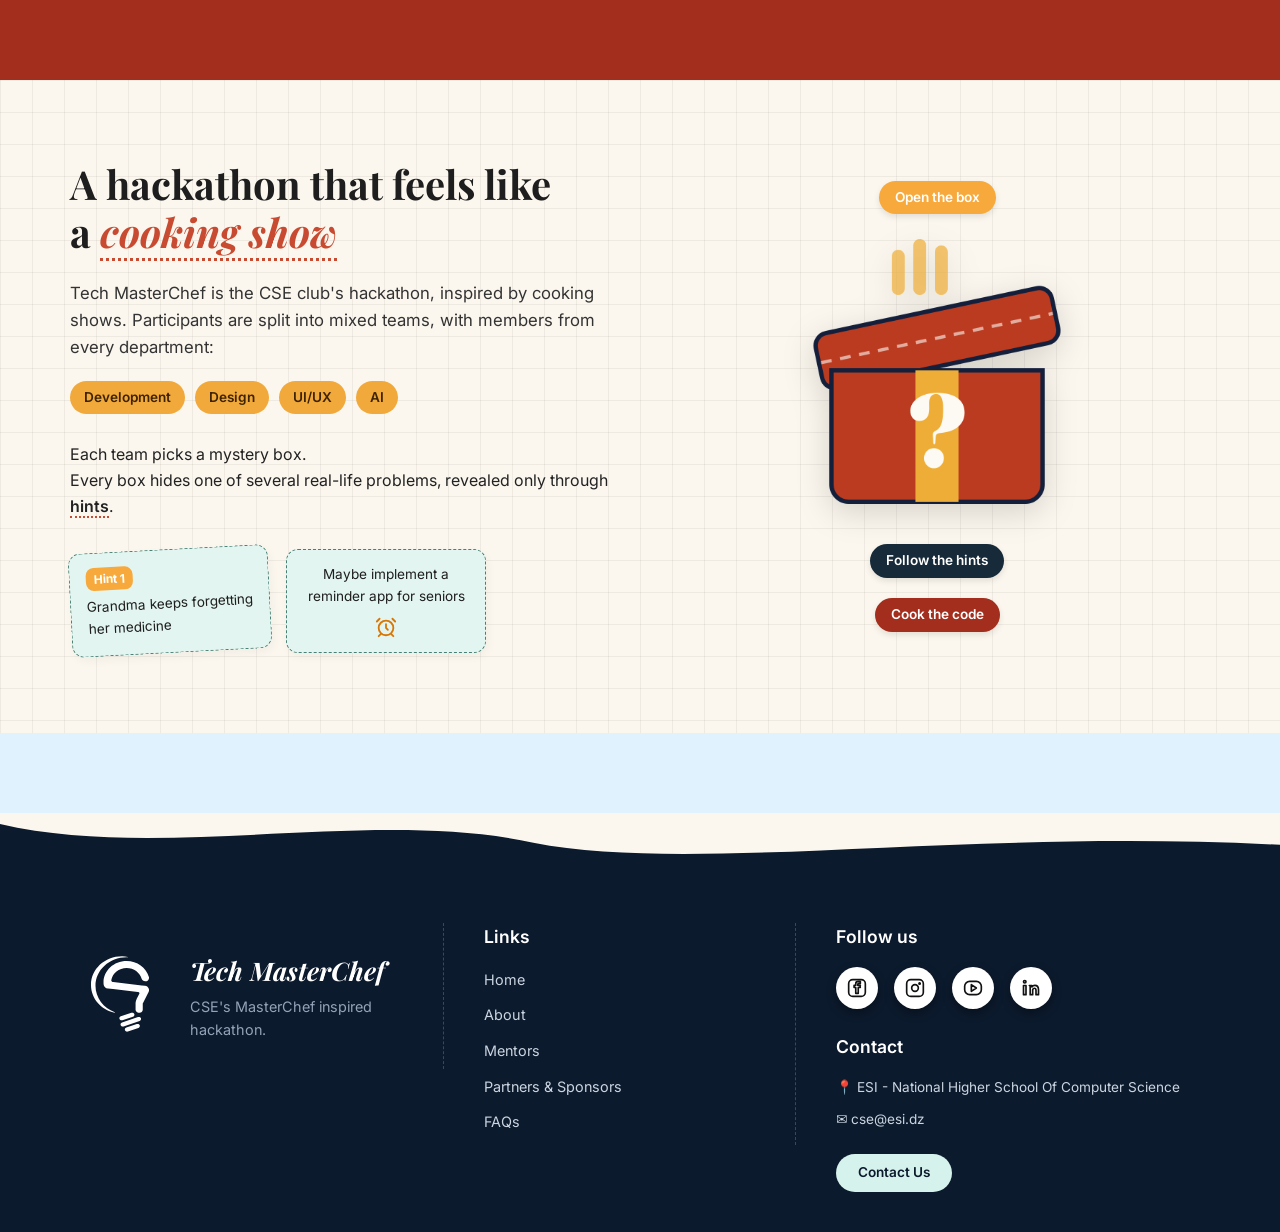
==== index.html @ a05099ec "dali part:about+footer+html structure of the page" ====
<!DOCTYPE html>
<html lang="en">

<head>
    <meta charset="UTF-8">
    <meta name="viewport" content="width=device-width, initial-scale=1.0">
    <title>Tech MasterChef</title>

   
    <link rel="preconnect" href="https://fonts.googleapis.com">
    <link rel="preconnect" href="https://fonts.gstatic.com" crossorigin>
    <link
        href="https://fonts.googleapis.com/css2?family=Inter:wght@400;500;600;700&family=Playfair+Display:ital,wght@0,700;1,700&display=swap"
        rel="stylesheet">

    <!-- here add your files as i did here for about and footer CSS -->
    <link rel="stylesheet" href="css/style.css">
    <link rel="stylesheet" href="css/about.css">
    <link rel="stylesheet" href="css/footer.css">
</head>

<body>

    <!--  HERO to fill -->
    <header id="home" style="padding: 40px; text-align: center; background: #a32e1d; color: white;">
        
    </header>

    <!-- ================= my section(dalia ^^):SECTION ABOUT ================= -->
    <section id="about" class="about-section">
        <div class="about-container">

            <!-- gauche -->
            <div class="about-content">
                <h2 class="about-title">
                    A hackathon that feels like<br>
                    a <span class="highlight">cooking show</span>
                </h2>

                <p class="about-description">
                    Tech MasterChef is the CSE club's hackathon, inspired by cooking shows.
                    Participants are split into mixed teams, with members from every department:
                </p>

                <div class="tags-group">
                    <span class="tag">Development</span>
                    <span class="tag">Design</span>
                    <span class="tag">UI/UX</span>
                    <span class="tag">AI</span>
                </div>

                <p class="mystery-text">
                    Each team picks a mystery box.<br>
                    Every box hides one of several real-life problems, revealed only through <span
                        class="hint-highlight">hints</span>.
                </p>

                <!-- les cuties Post-it -->
                <div class="hints-preview">
                    <div class="hint-card card-1">
                        <span class="hint-badge">Hint 1</span>
                        <p>Grandma keeps forgetting her medicine</p>
                    </div>
                    <div class="hint-card card-2">
                        <p>Maybe implement a reminder app for seniors </p>
                        <div class="clock-wrapper">
                            <svg class="clock-icon" width="22" height="22" viewBox="0 0 24 24" fill="none" stroke="#d97706" stroke-width="2"
                                stroke-linecap="round" stroke-linejoin="round">
                                <circle cx="12" cy="13" r="8"></circle>
                                <polyline points="12 9 12 13 14 15"></polyline>
                                <path d="M5 3L2 6"></path>
                                <path d="M19 3L22 6"></path>
                                <path d="M6.5 19.5L4 22"></path>
                                <path d="M17.5 19.5L20 22"></path>
                            </svg>
                        </div>
                    </div>
                </div>
            </div>

            <!--  Mystery Box  droite -->
            <div class="about-illustration">
                <div class="step-pill pill-open">Open the box</div>

            <img src="assests/mystery-box 1.svg" alt="Mystery Box" class="mystery-box-img">

                <div class="step-pill pill-follow">Follow the hints</div>
                <div class="step-pill pill-cook">Cook the code</div>
            </div>

        </div>
    </section>

    <!-- la section MENTORS / SPONSORS / FAQS  -->
    <section style="padding: 40px; text-align: center; background: #e0f2fe;">
        
    </section>

    <!-- ================= SECTION FOOTER ================= -->
    <footer class="site-footer">
        <!-- SVG vague  -->
        <div class="footer-wave">
            <svg viewBox="0 0 1200 120" preserveAspectRatio="none">
                <path d="M0,0 C150,90 350,-40 500,45 C650,120 900,10 1200,50 L1200,120 L0,120 Z" fill="#0c1a2d"></path>
            </svg>
        </div>

        <div class="footer-container">
            <!-- Colonne 1-->
        <div class="footer-brand">
            <img src="assests/Simple.svg" alt="Tech MasterChef Logo" class="brand-logo">
            <div class="brand-text">
                <h3>Tech MasterChef</h3>
                <p>CSE's MasterChef inspired hackathon.</p>
            </div>
        </div>

            <!-- Colonne 2 les links -->
            <div class="footer-links">
                <h4 class="footer-title">Links</h4>
                <ul>
                    <li><a href="#home">Home</a></li>
                    <li><a href="#about">About</a></li>
                    <li><a href="#mentors">Mentors</a></li>
                    <li><a href="#sponsors">Partners & Sponsors</a></li>
                    <li><a href="#faq">FAQs</a></li>
                </ul>
            </div>

            <!-- Colonne 3  Contacts & reseaux -->
            <div class="footer-contact-block">
                <h4 class="footer-title">Follow us</h4>
                <div class="social-icons">
                    <!-- Facebook -->
                    <a href="#" class="social-icon" aria-label="Facebook">
                        <svg viewBox="0 0 24 24" fill="none" stroke="currentColor" stroke-width="2" stroke-linecap="round"
                            stroke-linejoin="round">
                            <rect x="2" y="2" width="20" height="20" rx="5" ry="5"></rect>
                            <path d="M16 11.37h-2.5v7h-3v-7h-2v-2.5h2V7a3 3 0 0 1 3-3h2.5v2.5h-2a1 1 0 0 0-1 1v1.37h3l-.5 2.5z"></path>
                        </svg>
                    </a>
                    <!-- Instagram -->
                    <a href="#" class="social-icon" aria-label="Instagram">
                        <svg viewBox="0 0 24 24" fill="none" stroke="currentColor" stroke-width="2" stroke-linecap="round"
                            stroke-linejoin="round">
                            <rect x="2" y="2" width="20" height="20" rx="5" ry="5"></rect>
                            <circle cx="12" cy="12" r="4"></circle>
                            <circle cx="17.5" cy="6.5" r="0.8" fill="currentColor"></circle>
                        </svg>
                    </a>
                    <!-- YouTube -->
                    <a href="#" class="social-icon" aria-label="YouTube">
                        <svg viewBox="0 0 24 24" fill="none" stroke="currentColor" stroke-width="2" stroke-linecap="round"
                            stroke-linejoin="round">
                            <rect x="2" y="4" width="20" height="16" rx="6" ry="6"></rect>
                            <polygon points="10 8 16 12 10 16 10 8"></polygon>
                        </svg>
                    </a>
                    <!-- LinkedIn -->
                    <a href="#" class="social-icon" aria-label="LinkedIn">
                        <svg viewBox="0 0 24 24" fill="none" stroke="currentColor" stroke-width="2" stroke-linecap="round"
                            stroke-linejoin="round">
                            <circle cx="4.5" cy="4.5" r="1.5"></circle>
                            <path d="M3 9h3v11H3z"></path>
                            <path
                                d="M10 9h3v1.8c.6-1.1 1.9-2 3.6-2 3 0 4.4 1.8 4.4 5.2V20h-3v-5.2c0-1.5-.5-2.5-1.9-2.5-1.1 0-1.8.8-2.1 1.6V20h-3V9z">
                            </path>
                        </svg>
                    </a>
                </div>

                <h4 class="footer-title">Contact</h4>
                <div class="contact-details">
                    <p>📍 ESI - National Higher School Of Computer Science</p>
                    <p>✉️ cse@esi.dz</p>
                </div>

                <a href="#contact" class="btn-contact">Contact Us</a>
            </div>
        </div>
    </footer>

</body>

</html>
---- css/style.css ----
/* Variables de couleurs inspirées de la maquette Tech MasterChef */
:root {
    --bg-primary: #a32e1d;
    
    --bg-creamy: #fbf7ee;
    
    --bg-footer: #0c1a2d;
  
    --accent-yellow: #f2a93b;
   
    --accent-cyan: #d6f2ec;
  
    --text-dark: #1e1e1e;
    --text-light: #ffffff;
    --font-serif: 'Playfair Display', Georgia, serif;
    --font-sans: 'Inter', system-ui, -apple-system, sans-serif;
}

* {
    margin: 0;
    padding: 0;
    box-sizing: border-box;
}

body {
    font-family: var(--font-sans);
    color: var(--text-dark);
    background-color: var(--bg-creamy);
    line-height: 1.6;
}

a {
    text-decoration: none;
    color: inherit;
}
---- css/about.css ----
.about-section {
    position: relative;
    background-color: var(--bg-creamy);
    /* Effet quadrillage léger façon cahier de recettes */
    background-image:
        linear-gradient(to right, rgba(0, 0, 0, 0.05) 1px, transparent 1px),
        linear-gradient(to bottom, rgba(0, 0, 0, 0.05) 1px, transparent 1px);
    background-size: 32px 32px;
    padding: 80px 24px;
    overflow: hidden;
}

.about-container {
    max-width: 1140px;
    margin: 0 auto;
    display: grid;
    grid-template-columns: 1fr 1fr;
    gap: 48px;
    align-items: center;
}

.about-title {
    font-family: var(--font-serif);
    font-size: 2.5rem;
    font-weight: 700;
    line-height: 1.2;
    margin-bottom: 24px;
}

.about-title .highlight {
    font-style: italic;
    color: #c84b31;
    border-bottom: 3px dotted #c84b31;
}

.about-description {
    font-size: 1.05rem;
    color: #333;
    margin-bottom: 20px;
}

.tags-group {
    display: flex;
    flex-wrap: wrap;
    gap: 10px;
    margin-bottom: 28px;
}

.tag {
    background-color: var(--accent-yellow);
    color: #3d2300;
    font-weight: 600;
    font-size: 0.85rem;
    padding: 6px 14px;
    border-radius: 20px;
}

.mystery-text {
    font-size: 1rem;
    color: #222;
    margin-bottom: 30px;
}

.mystery-text span.hint-highlight {
    border-bottom: 2px dotted #c84b31;
    font-weight: 600;
}

/* Post-it / Cartes d'indices */
.hints-preview {
    display: flex;
    gap: 16px;
}

.hint-card {
    background-color: #e3f5f0;
    border: 1.5px dashed #488075;
    border-radius: 12px;
    padding: 14px 16px;
    max-width: 200px;
    font-size: 0.85rem;
    box-shadow: 2px 4px 10px rgba(0, 0, 0, 0.04);
}

.hint-card.card-1 {
    transform: rotate(-3deg);
}

.hint-card.card-2 {
    display: flex;
    flex-direction: column;
    justify-content: space-between;
    text-align: center;
}

.clock-wrapper {
    margin-top: 8px;
    display: flex;
    justify-content: center;
    align-items: center;
}

/* Affichage du SVG de la Mystery Box */
.about-illustration {
    position: relative;
    display: flex;
    flex-direction: column;
    align-items: center;
    justify-content: center;
}

.mystery-box-img {
    width: 100%;
    max-width: 280px;
    /* Ajuste entre 260px et 320px selon ton rendu Figma */
    height: auto;
    margin: 15px 0;
    filter: drop-shadow(0 8px 16px rgba(0, 0, 0, 0.15));
    /* Légère ombre élégante */
}

.hint-badge {
    background: #f7a93b;
    color: #fff;
    font-size: 0.75rem;
    font-weight: bold;
    padding: 2px 8px;
    border-radius: 8px;
    display: inline-block;
    margin-bottom: 6px;
}

/* Colonne droite : Illllustration mystery bbox */

.step-pill {
    font-size: 0.85rem;
    font-weight: 600;
    padding: 6px 16px;
    border-radius: 20px;
    margin: 10px 0;
    box-shadow: 0 3px 6px rgba(0, 0, 0, 0.1);
}

.pill-open {
    background-color: #f7a93b;
    color: #fff;
}

.pill-follow {
    background-color: #172a3a;
    color: #fff;
}

.pill-cook {
    background-color: #a32e1d;
    color: #fff;
}



.box-lid {
    position: absolute;
    top: -24px;
    width: 240px;
    height: 35px;
    background: #962a1e;
    border: 4px solid #1a1a1a;
    border-radius: 6px;
    transform: rotate(-7deg);
}

.mystery-question {
    color: #fff;
    font-size: 3.5rem;
    font-weight: bold;
}

@media (max-width: 768px) {
    .about-container {
        grid-template-columns: 1fr;
    }
}
---- css/footer.css ----
.site-footer {
    background-color: var(--bg-footer);
    color: #e5e9f0;
    position: relative;
    padding-bottom: 40px;
    margin-top: 60px;
}

/* la vague du footerr*/
.footer-wave {
    width: 100%;
    overflow: hidden;
    line-height: 0;
    transform: translateY(-98%);
}

.footer-wave svg {
    display: block;
    width: 100%;
    height: 50px;
}

.footer-container {
    max-width: 1140px;
    margin: 0 auto;
    padding: 0 0;
    display: grid;
    grid-template-columns: 1.2fr 1fr 1.2fr;
    gap: 40px;
    align-items: start;
}

/* Colonne 1 :  */
.footer-brand {
    display: flex;
    align-items: center;
    
    gap: 20px;
    border-right: 1px dashed rgba(255, 255, 255, 0.2);
    padding-right: 24px;
    padding-left: 0 ;
}


.brand-logo {
    width: 100px;
   
    height: 150px;
    flex-shrink: 0;
    margin-top: -4px;
}
.brand-text h3 {
    font-family: var(--font-serif);
    font-size: 1.6rem;
    font-style: italic;
    font-weight: 700;
    color: #ffffff;
    margin-bottom: 4px;
}

.brand-text p {
    font-size: 0.9rem;
    color: #94a3b8;
}

/* Colonne 2 : links */
.footer-links {
    border-right: 1px dashed rgba(255, 255, 255, 0.2);
    padding-right: 20px;
}

.footer-title {
    font-size: 1.1rem;
    font-weight: 600;
    margin-bottom: 16px;
    color: #ffffff;
}

.footer-links ul {
    list-style: none;
}

.footer-links li {
    margin-bottom: 10px;
}

.footer-links a {
    font-size: 0.9rem;
    color: #cbd5e1;
    transition: color 0.2s;
}

.footer-links a:hover {
    color: var(--accent-yellow);
}

/* Colonne 3 : Contact & Rseaux */
.footer-contact-block .social-icons {
    display: flex;
    gap: 16px;
    margin-bottom: 24px;
}

.social-icon {
    width: 42px;
    height: 42px;
    background-color: #ffffff;
   
    border-radius: 50%;
   
    display: flex;
    align-items: center;
    justify-content: center;
    box-shadow: 0 4px 10px rgba(0, 0, 0, 0.35);
   
    transition: transform 0.2s ease, box-shadow 0.2s ease;
    color: #111111;
    
}

.social-icon:hover {
    transform: translateY(-3px);
    box-shadow: 0 6px 14px rgba(0, 0, 0, 0.5);
}

.social-icon svg {
    width: 20px;
    height: 20px;
    display: block;
}

.contact-details p {
    display: flex;
    align-items: center;
    gap: 10px;
    font-size: 0.85rem;
    color: #cbd5e1;
    margin-bottom: 10px;
}

.btn-contact {
    display: inline-block;
    margin-top: 14px;
    background-color: var(--accent-cyan);
    color: #0c1a2d;
    font-weight: 600;
    padding: 8px 22px;
    border-radius: 20px;
    font-size: 0.85rem;
    transition: transform 0.2s, opacity 0.2s;
}

.btn-contact:hover {
    transform: translateY(-2px);
    opacity: 0.95;
}

@media (max-width: 850px) {
    .footer-container {
        grid-template-columns: 1fr;
    }

    .footer-brand,
    .footer-links {
        border-right: none;
        border-bottom: 1px dashed rgba(255, 255, 255, 0.2);
        padding-bottom: 20px;
    }
}
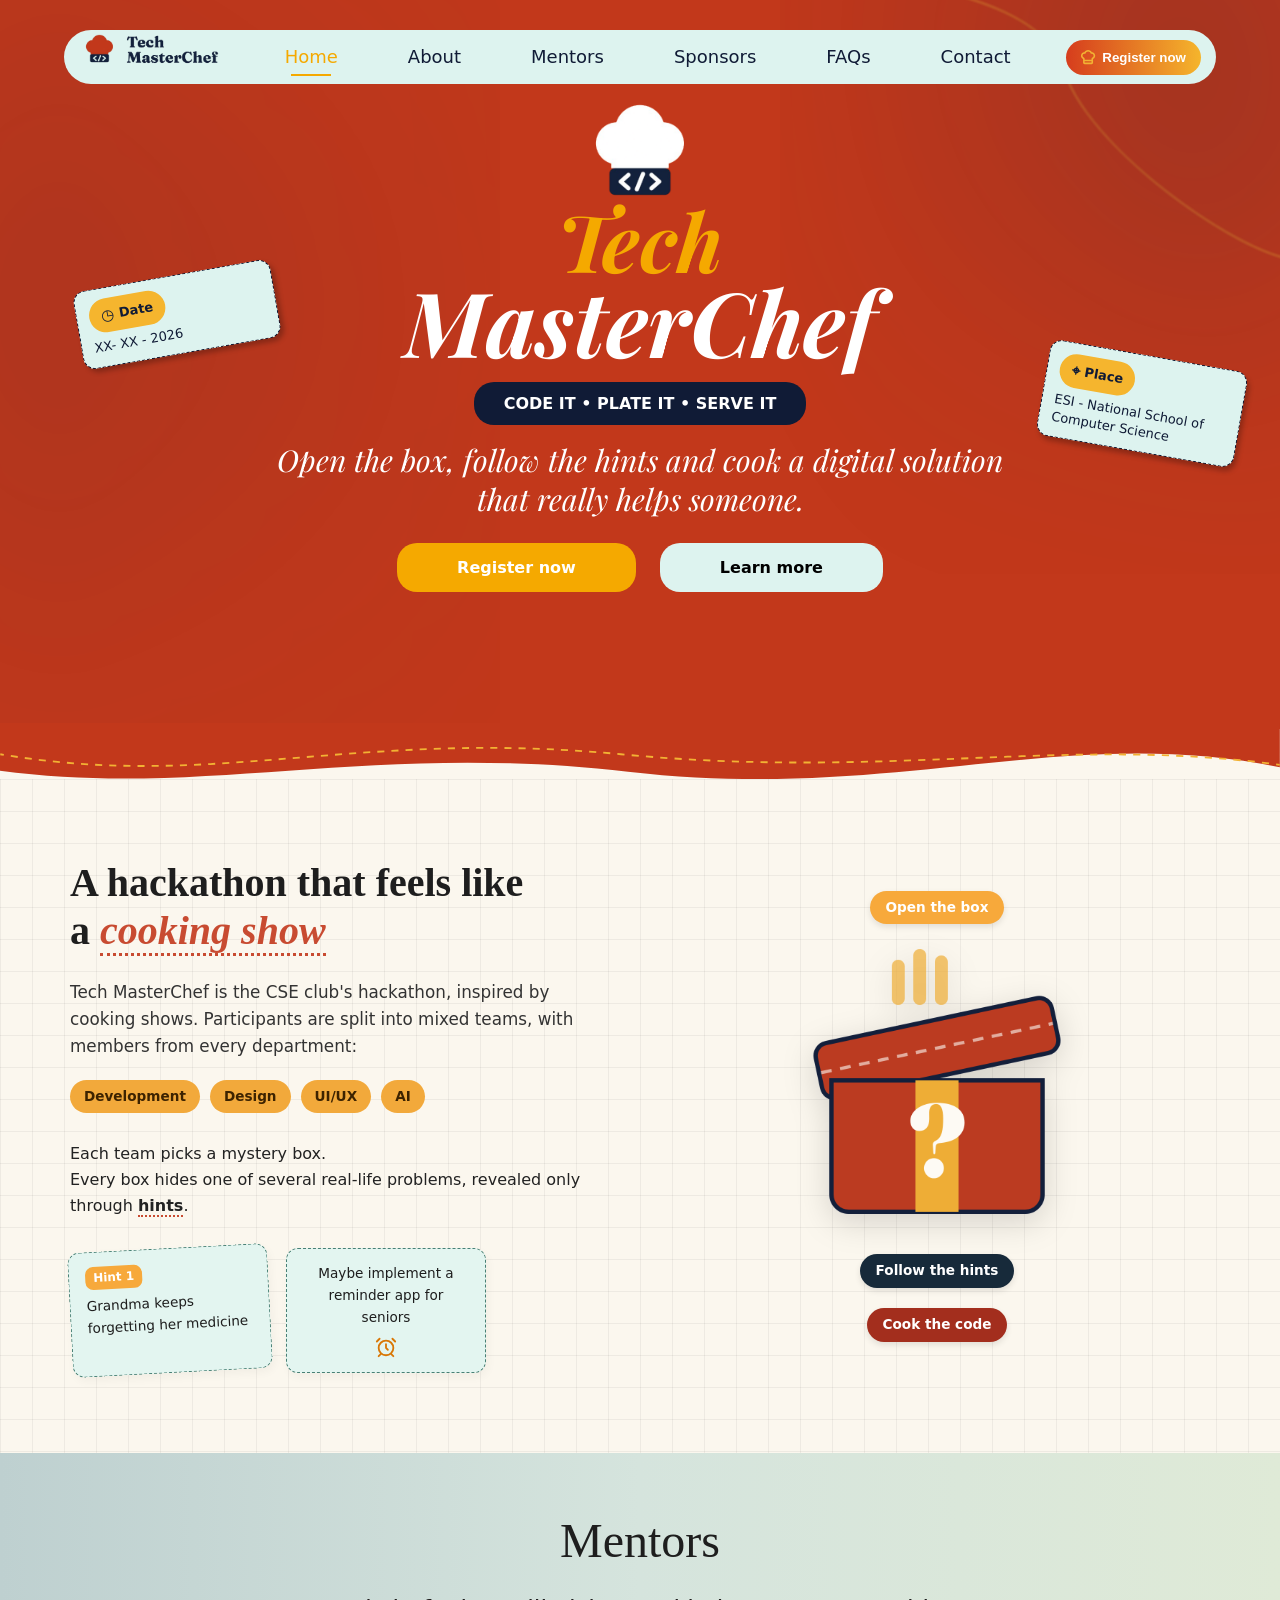
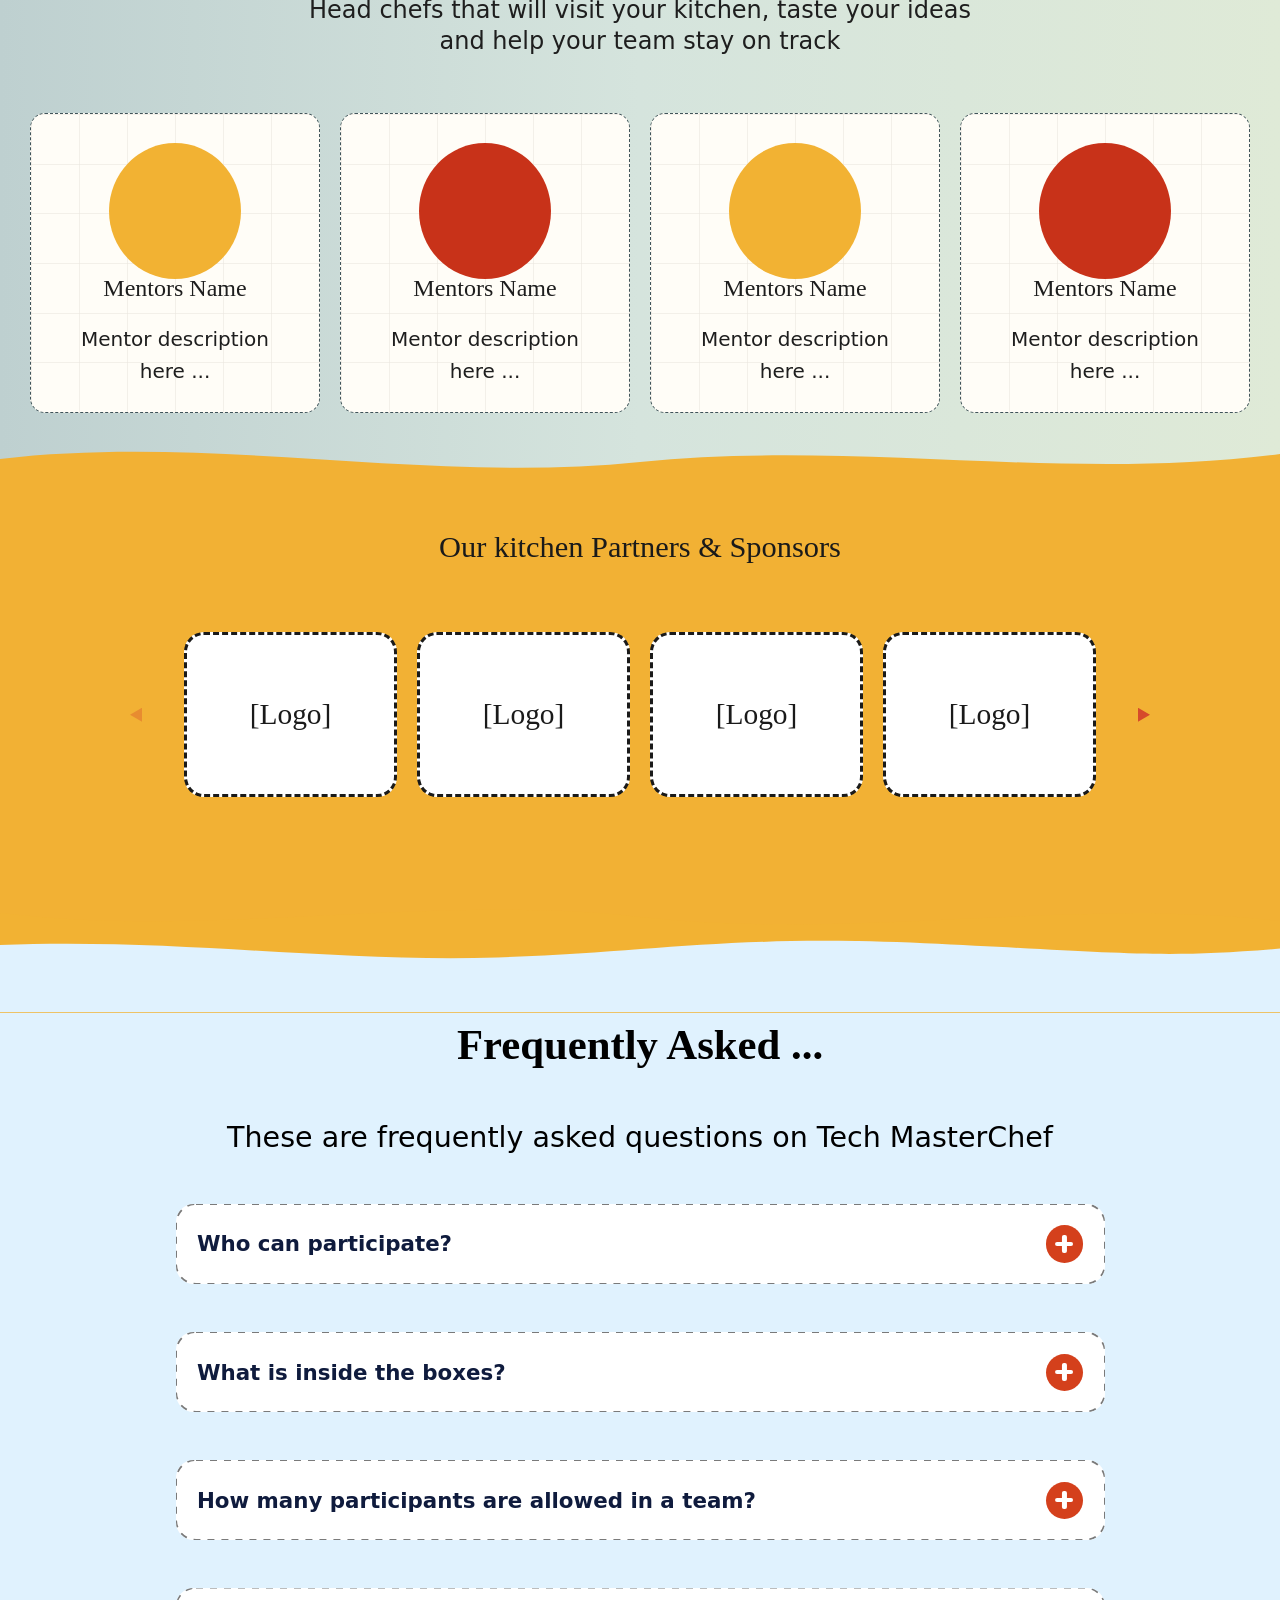
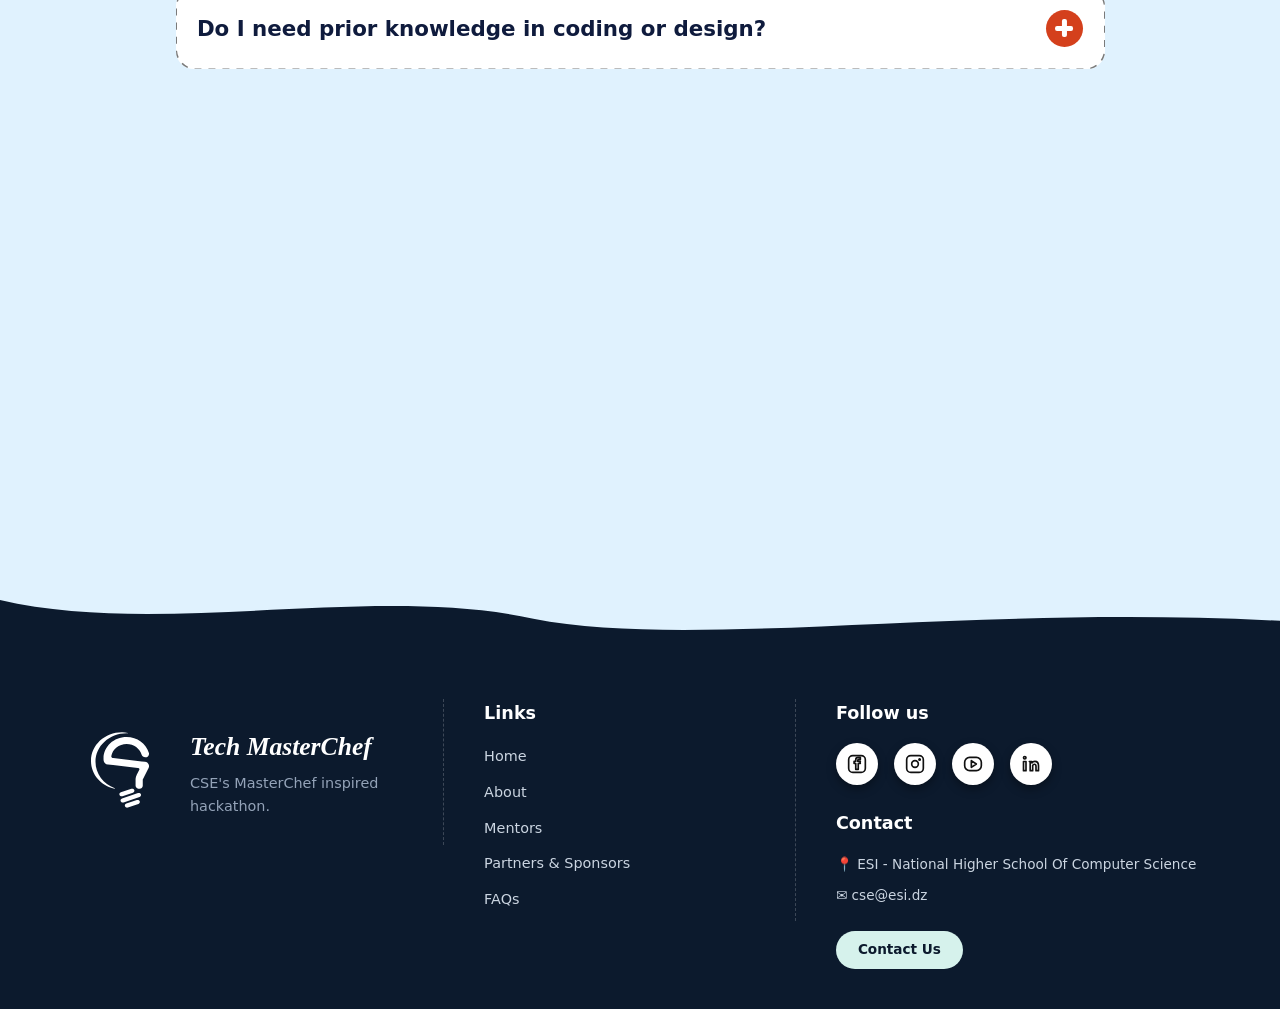
==== commit 2445d35d: "Update website" ====
--- a/index.html
+++ b/index.html
@@ -17,14 +17,111 @@
     <link rel="stylesheet" href="css/style.css">
     <link rel="stylesheet" href="css/about.css">
     <link rel="stylesheet" href="css/footer.css">
+    <link rel="stylesheet" href="css/Questions.css">
+    <link rel="stylesheet" href="css/home.css">
+    <link rel="stylesheet" href="css/mentors.css">
 </head>
 
 <body>
-
-    <!--  HERO to fill -->
-    <header id="home" style="padding: 40px; text-align: center; background: #a32e1d; color: white;">
-        
-    </header>
+<!-- ================= HOME / HERO ================= -->
+<div class="home" id="home">
+
+    <div class="logo">
+        <img src="assests/logo1.png" alt="Tech MasterChef">
+    </div>
+
+    <div class="elipse1">
+        <img src="assests/Ellipse 3.svg" alt="">
+    </div>
+
+    <div class="elipse2">
+        <img src="assests/Ellipse 1.svg" alt="">
+    </div>
+
+    <nav class="navbar">
+        <div class="brand">
+            <img src="assests/logo3.png" alt="Tech MasterChef">
+        </div>
+
+        <div class="nav-links">
+            <a href="#home">Home</a>
+            <a href="#about">About</a>
+            <a href="#mentors">Mentors</a>
+            <a href="#sponsors">Sponsors</a>
+            <a href="#faq">FAQs</a>
+            <a href="#contact">Contact</a>
+        </div>
+
+        <button class="register">
+            <img src="assests/logo2.svg" alt="">
+            Register now
+        </button>
+    </nav>
+
+    <div class="lhaut">
+        <img src="assests/Line 2.svg" alt="">
+    </div>
+
+    <!-- Hero text: ONE centered column (no more absolute pixel positions) -->
+    <div class="hero-content">
+        <h3 class="hero-tech">Tech</h3>
+        <h1 class="hero-master">MasterChef</h1>
+
+        <button class="cod">CODE IT • PLATE IT • SERVE IT</button>
+
+        <p class="msg">
+            Open the box, follow the hints and cook a digital solution<br>
+            that really helps someone.
+        </p>
+
+        <div class="hero-actions">
+            <button class="now">Register now</button>
+            <button class="more">Learn more</button>
+        </div>
+    </div>
+
+    <div class="ticket ticket-date">
+        <div class="ticket-label">
+            <span class="ticket-icon">◷</span>
+            Date
+        </div>
+        <p>XX- XX - 2026</p>
+    </div>
+
+    <div class="ticket ticket-place">
+        <div class="ticket-label">
+            <span class="ticket-icon">⌖</span>
+            Place
+        </div>
+        <p>
+            ESI - National School of<br>
+            Computer Science
+        </p>
+    </div>
+
+</div>
+
+<div class="decorations">
+    <div class="bas">
+        <img src="assests/line1.svg" alt="">
+    </div>
+    <div class="line">
+        <img src="assests/line3.svg" alt="">
+    </div>
+</div>
+
+<script>
+    const links = document.querySelectorAll(".nav-links a");
+
+    links[0].classList.add("active");
+
+    links.forEach(link => {
+        link.addEventListener("click", function () {
+            links.forEach(item => item.classList.remove("active"));
+            this.classList.add("active");
+        });
+    });
+</script>
 
     <!-- ================= my section(dalia ^^):SECTION ABOUT ================= -->
     <section id="about" class="about-section">
@@ -92,9 +189,197 @@
     </section>
 
     <!-- la section MENTORS / SPONSORS / FAQS  -->
-    <section style="padding: 40px; text-align: center; background: #e0f2fe;">
-        
+<!-- ================= MENTORS + SPONSORS ================= -->
+<section class="mentors-section" id="mentors">
+
+    <!-- Tries images/ first, then assests/; hides itself if neither exists (no broken-image box) -->
+    <img src="images/Vector.svg" alt="" class="wave-top"
+         onerror="if(!this.dataset.retry){this.dataset.retry=1;this.src='assests/Vector.svg';}else{this.style.display='none';}">
+
+    <div class="all">
+        <h2>Mentors</h2>
+        <p class="diff-mentors">Head chefs that will visit your kitchen, taste your ideas <br>and help your team stay on track</p>
+
+        <div class="mentor-container">
+            <div class="mentor-card">
+                <div class="mentor-image"></div>
+                <h3>Mentors Name</h3>
+                <p class="description">Mentor description <br>here ...</p>
+            </div>
+            <div class="mentor-card">
+                <div class="mentor-image"></div>
+                <h3>Mentors Name</h3>
+                <p class="description">Mentor description <br>here ...</p>
+            </div>
+            <div class="mentor-card">
+                <div class="mentor-image"></div>
+                <h3>Mentors Name</h3>
+                <p class="description">Mentor description <br>here ...</p>
+            </div>
+            <div class="mentor-card">
+                <div class="mentor-image"></div>
+                <h3>Mentors Name</h3>
+                <p class="description">Mentor description <br>here ...</p>
+            </div>
+        </div>
+    </div>
+
+    <!-- Partners & Sponsors (inside the mentors section so its top wave overlaps the gradient) -->
+    <section class="ps" id="sponsors">
+        <div class="ps__band">
+            <h2 class="ps__title">Our kitchen Partners &amp; Sponsors</h2>
+
+            <div class="ps__carousel">
+                <button class="ps__arrow ps__arrow--prev" aria-label="Previous"></button>
+
+                <div class="ps__viewport">
+                    <div class="ps__track">
+                        <div class="ps__card">[Logo]</div>
+                        <div class="ps__card">[Logo]</div>
+                        <div class="ps__card">[Logo]</div>
+                        <div class="ps__card">[Logo]</div>
+                        <div class="ps__card">[Logo]</div>
+                        <div class="ps__card">[Logo]</div>
+                    </div>
+                </div>
+
+                <button class="ps__arrow ps__arrow--next" aria-label="Next"></button>
+            </div>
+        </div>
     </section>
+
+</section> <!-- this closing tag was missing: it swallowed the FAQ and footer -->
+
+<script>
+    /* Sponsors carousel: the arrows had no JavaScript before */
+    (() => {
+        const carousel = document.querySelector('.ps__carousel');
+        if (!carousel) return;
+
+        const track = carousel.querySelector('.ps__track');
+        const prev = carousel.querySelector('.ps__arrow--prev');
+        const next = carousel.querySelector('.ps__arrow--next');
+        const cards = track.children;
+        let index = 0;
+
+        const visible = () =>
+            parseInt(getComputedStyle(carousel).getPropertyValue('--n'), 10) || 4;
+
+        function update() {
+            const max = Math.max(0, cards.length - visible());
+            index = Math.min(Math.max(index, 0), max);
+
+            const gap = parseFloat(getComputedStyle(track).columnGap) || 0;
+            const step = cards[0].getBoundingClientRect().width + gap;
+
+            track.style.transform = `translateX(${-index * step}px)`;
+            prev.disabled = index === 0;
+            next.disabled = index === max;
+        }
+
+        prev.addEventListener('click', () => { index--; update(); });
+        next.addEventListener('click', () => { index++; update(); });
+        window.addEventListener('resize', update);
+        update();
+    })();
+</script><!-- this closing tag was missing: it swallowed the FAQ and footer -->
+
+
+<script>
+    /* Sponsors carousel: the arrows had no JavaScript before */
+    (() => {
+        const carousel = document.querySelector('.ps__carousel');
+        if (!carousel) return;
+
+        const track = carousel.querySelector('.ps__track');
+        const prev = carousel.querySelector('.ps__arrow--prev');
+        const next = carousel.querySelector('.ps__arrow--next');
+        const cards = track.children;
+        let index = 0;
+
+        const visible = () =>
+            parseInt(getComputedStyle(carousel).getPropertyValue('--n'), 10) || 4;
+
+        function update() {
+            const max = Math.max(0, cards.length - visible());
+            index = Math.min(Math.max(index, 0), max);
+
+            const gap = parseFloat(getComputedStyle(track).columnGap) || 0;
+            const step = cards[0].getBoundingClientRect().width + gap;
+
+            track.style.transform = `translateX(${-index * step}px)`;
+            prev.disabled = index === 0;
+            next.disabled = index === max;
+        }
+
+        prev.addEventListener('click', () => { index--; update(); });
+        next.addEventListener('click', () => { index++; update(); });
+        window.addEventListener('resize', update);
+        update();
+    })();
+</script>
+
+
+  <section class="faq" id="faq">
+
+    <!-- Top wave (replace the path with the exact one exported from Figma) -->
+    <div class="faq__wave" aria-hidden="true">
+      <svg viewBox="0 0 1440 136" preserveAspectRatio="none" xmlns="http://www.w3.org/2000/svg">
+        <path d="M0,60 C200,52 380,80 560,74 S820,48 1040,58 S1300,76 1440,64 L1440,136 L0,136 Z" />
+      </svg>
+    </div>
+
+    <div class="faq__section">
+
+      <h2 class="faq__title">Frequently Asked ...</h2>
+      <p class="faq__subtitle">These are frequently asked questions on Tech MasterChef</p>
+
+      <details class="faq__item">
+        <summary class="faq__question">
+          <span class="faq__text">Who can participate?</span>
+          <span class="faq__icon" aria-hidden="true"></span>
+        </summary>
+        <div class="faq__answer">
+          <p>Anyone passionate about development, design, UI/UX, or AI, and eager to learn, explore new ideas, and enhance their skills is welcome to participate.</p>
+        </div>
+      </details>
+
+      <details class="faq__item">
+        <summary class="faq__question">
+          <span class="faq__text">What is inside the boxes?</span>
+          <span class="faq__icon" aria-hidden="true"></span>
+        </summary>
+        <div class="faq__answer">
+          <p>Hints pointing to a real-life problem, plus the ingredients (constraints, target users, features) your solution must use. No peeking before the opening ceremony.</p>
+        </div>
+      </details>
+
+      <details class="faq__item">
+        <summary class="faq__question">
+          <span class="faq__text">How many participants are allowed in a team?</span>
+          <span class="faq__icon" aria-hidden="true"></span>
+        </summary>
+        <div class="faq__answer">
+          <p>Teams of 4 people. Solo chefs are welcome too we'll help you find a team on the spot.</p>
+        </div>
+      </details>
+
+      <details class="faq__item">
+        <summary class="faq__question">
+          <span class="faq__text">Do I need prior knowledge in coding or design?</span>
+          <span class="faq__icon" aria-hidden="true"></span>
+        </summary>
+        <div class="faq__answer">
+          <p>No need to master everything: teams mix developers, designers, UI/UX and AI profiles so skills complement each other, and mentors visit the teams to guide them.</p>
+        </div>
+      </details>
+
+    </div>
+
+    <!-- No bottom wave here: the footer already draws its own top wave -->
+  </section>
+
+
 
     <!-- ================= SECTION FOOTER ================= -->
     <footer class="site-footer">
--- a/css/footer.css
+++ b/css/footer.css
@@ -3,7 +3,7 @@
     color: #e5e9f0;
     position: relative;
     padding-bottom: 40px;
-    margin-top: 60px;
+
 }
 
 /* la vague du footerr*/
--- a/css/Questions.css
+++ b/css/Questions.css
@@ -0,0 +1,259 @@
+
+
+:root {
+  /* --- Figma values --- */
+  --faq-bg: #e0f2fe;;            /* FAQs frame background */
+  --faq-card: #ffffff;          /* Question 1 fill */
+  --faq-title-color: #000000;   /* heading color */
+
+  /* --- Estimated (not in the specs I received) --- */
+  --faq-ink: #0f1b3d;           /* subtitle + question text */
+  --faq-border: #7a7a7a;        /* dashed border color */
+  --faq-accent: #d4401c;        /* plus icon circle */
+  --faq-divider: #f0806c;       /* dashed line inside the open card */
+
+  --wave-top: #F2B233;          /* orange above the wave (estimated) */
+  --wave-bottom: #101c3e;       /* navy at the bottom (estimated) */
+
+  --font-serif: "Fraunces", Georgia, serif;
+  --font-sans: "Space Grotesk", system-ui, -apple-system, "Segoe UI", sans-serif;
+}
+
+*,
+*::before,
+*::after {
+  box-sizing: border-box;
+}
+
+body {
+  margin: 0;
+  font-family: var(--font-sans);
+}
+
+/* ---------- FAQs frame: 1440 x 1357 ---------- */
+.faq {
+  background: var(--faq-bg);
+  min-height: 1357px;
+  display: flex;                /* lets the bottom wave sit at the very bottom */
+  flex-direction: column;            /* centers the frame in the viewport */
+}
+
+/* ---------- Top wave: orange band + mint wave edge ---------- */
+.faq__wave {
+  background: var(--wave-top);
+  line-height: 0;               /* no gap under the svg */
+}
+
+.faq__wave svg {
+  display: block;
+  width: 100%;
+  height: clamp(60px, 9.4vw, 136px);   /* ~136px tall at 1440 */
+}
+
+.faq__wave path {
+  fill: var(--faq-bg);          /* wave is the section's own color */
+}
+
+/* ---------- FAQ section: fixed 1016, vertical, gap 54 ---------- */
+.faq__section {
+  display: flex;
+  flex-direction: column;
+  align-items: center;
+  gap: clamp(24px, 3.75vw, 54px);
+  width: min(calc(100% - 32px), 1016px);
+  margin: clamp(0px, 0.5vw, 8px) auto 0;
+  padding-bottom: 80px;         /* breathing room above the bottom wave */
+}
+
+/* ---------- Bottom wave: mint above, navy edge below ---------- */
+.faq__wave--bottom {
+  margin-top: auto;             /* pins it to the bottom of the 1357px frame */
+  background: var(--faq-bg);
+}
+
+.faq__wave--bottom svg {
+  height: clamp(44px, 6.9vw, 100px);   /* ~100px tall at 1440 */
+}
+
+.faq__wave--bottom path {
+  fill: var(--wave-bottom);
+}
+
+/* ---------- Heading: Fraunces SemiBold 48px, centered ---------- */
+.faq__title {
+  width: 100%;
+  margin: 0;
+  font-family: var(--font-serif);
+  font-weight: 600;
+  font-size: clamp(30px, 3.34vw, 48px);
+  line-height: 1.23;            /* Figma "100%" = font's natural line height (59px) */
+  letter-spacing: 0;
+  text-align: center;
+  color: var(--faq-title-color);
+}
+
+/* ---------- Subtitle ---------- */
+.faq__subtitle {
+  margin: 0;
+  font-size: clamp(16px, 2.23vw, 32px);   /* estimated 32px at 1440 */
+  font-weight: 400;
+  line-height: 1.28;
+  text-align: center;
+  color: #000000;
+}
+
+
+.faq__subtitle {
+    opacity: 0;
+    transform: translateY(20px);
+    animation: fadeSlideUp 1.2s ease-out forwards;
+}
+
+@keyframes fadeSlideUp {
+    to {
+        opacity: 1;
+        transform: translateY(0);
+    }
+}
+
+/* ---------- Question card: Fill (929), Hug, radius 20, padding 24 ---------- */
+.faq__item {
+  position: relative;
+  width: min(100%, 929px);
+  background: var(--faq-card);
+  border-radius: clamp(14px, 1.39vw, 20px);
+}
+
+/* 1px dashed border with exact 7px dash / 7px gap (CSS "dashed" can't set this).
+   The stroke is 2px wide and half is clipped, leaving a crisp 1px line. */
+.faq__item::before {
+  content: "";
+  position: absolute;
+  inset: 0;
+  border-radius: inherit;
+  pointer-events: none;
+  background: url("data:image/svg+xml,%3Csvg xmlns='http://www.w3.org/2000/svg' width='100%25' height='100%25'%3E%3Crect width='100%25' height='100%25' rx='20' ry='20' fill='none' stroke='%237a7a7a' stroke-width='2' stroke-dasharray='7 7'/%3E%3C/svg%3E")
+    no-repeat center / 100% 100%;
+}
+
+/* ---------- Question row: horizontal, space-between, hug 42 ---------- */
+.faq__question {
+  display: flex;
+  align-items: center;
+  justify-content: space-between;
+  gap: 24px;
+  padding: clamp(16px, 1.67vw, 24px);
+  cursor: pointer;
+  list-style: none;
+  -webkit-tap-highlight-color: transparent;
+}
+
+.faq__question::-webkit-details-marker {
+  display: none;
+}
+
+.faq__question:focus-visible {
+  outline: 3px solid var(--faq-accent);
+  outline-offset: 2px;
+  border-radius: inherit;
+}
+
+.faq__text {
+  font-size: clamp(16px, 1.67vw, 24px);   /* estimated 24px at 1440 */
+  font-weight: 700;
+  line-height: 1.28;
+  color: var(--faq-ink);
+}
+
+/* ---------- Plus icon (42px so the row hugs to 42px) ---------- */
+.faq__icon {
+  position: relative;
+  flex: 0 0 auto;
+  width: clamp(30px, 2.92vw, 42px);
+  height: clamp(30px, 2.92vw, 42px);
+  border-radius: 50%;
+  background: var(--faq-accent);
+}
+
+.faq__icon::before,
+.faq__icon::after {
+  content: "";
+  position: absolute;
+  top: 50%;
+  left: 50%;
+  background: #fff;
+  border-radius: 2px;
+  transform: translate(-50%, -50%);
+  transition: transform 0.25s ease, opacity 0.25s ease;
+}
+
+.faq__icon::before { width: 48%; height: 11%; }   /* horizontal bar */
+.faq__icon::after  { width: 11%; height: 48%; }   /* vertical bar */
+
+/* open state: plus rotates into a × */
+.faq__icon {
+  transition: transform 0.25s ease;
+}
+
+.faq__item[open] .faq__icon {
+  transform: rotate(45deg);
+}
+
+/* open card: padding 24 + gap 30 between row, divider and answer */
+.faq__item[open] .faq__question {
+  padding-bottom: 0;
+}
+
+/* BOX HOVER ANIMATION */
+.faq__item {
+    transition: transform 0.3s ease, box-shadow 0.3s ease;
+    cursor: pointer;
+}
+
+.faq__item:hover {
+    transform: scale(1.02);
+    box-shadow: 0 8px 20px rgba(0, 0, 0, 0.08);
+}
+
+/* ---------- Answer (card gap 30 between question and answer) ---------- */
+.faq__answer {
+  display: flex;
+  flex-direction: column;
+  gap: clamp(18px, 2.08vw, 30px);              /* Figma gap: 30 */
+  padding: clamp(18px, 2.08vw, 30px) clamp(16px, 1.67vw, 24px) clamp(16px, 1.67vw, 24px);
+}
+
+/* dashed red divider between question and answer */
+.faq__answer::before {
+  content: "";
+  display: block;
+  height: 1px;
+  background: repeating-linear-gradient(
+    to right,
+    var(--faq-divider) 0 4px,
+    transparent 4px 7px
+  );
+}
+
+.faq__answer p {
+  margin: 0;   
+  font-size: 25px;    /* Space Grotesk Regular 32px */
+  font-weight: 400;
+  line-height: 130%;                            /* 130% */
+  letter-spacing: 0;
+  color: var(--faq-ink);
+}
+
+/* ---------- Small screens ---------- */
+@media (max-width: 900px) {
+  .faq {
+    min-height: auto;
+  }
+}
+
+@media (prefers-reduced-motion: reduce) {
+  .faq__icon::before,
+  .faq__icon::after {
+    transition: none;
+  }
+}
--- a/css/home.css
+++ b/css/home.css
@@ -0,0 +1,404 @@
+* {
+    margin: 0;
+    padding: 0;
+    box-sizing: border-box;
+}
+
+body {
+    margin: 0;
+}
+
+.home {
+    min-height: 729px;
+    width: 100%;
+    background-color: #C2381B;
+    position: relative;
+    overflow: hidden;
+}
+
+/* Logo central (centered with 50% instead of a fixed pixel value) */
+.logo {
+    position: absolute;
+    top: 50px;
+    left: 50%;
+    transform: translateX(-50%);
+    z-index: 3;
+}
+
+.logo img {
+    width: 200px;
+    height: auto;
+}
+
+/* Ellipses */
+.elipse1 {
+    position: absolute;
+    top: -100px;
+    right: 0;
+    z-index: 1;
+}
+
+.elipse1 img,
+.elipse2 img {
+    width: 500px;
+    height: auto;
+}
+
+.elipse2 {
+    position: absolute;
+    top: -100px;
+    left: 0;
+    z-index: 1;
+}
+
+/* Ligne en haut */
+.lhaut {
+    position: absolute;
+    top: 0;
+    right: 0;
+}
+
+.lhaut img {
+    width: 400px;
+    height: 270px;
+}
+
+/* Navbar */
+.navbar {
+    width: 90%;
+    height: 54px;
+    background-color: #DDF3EF;
+    border-radius: 40px;
+    display: flex;
+    align-items: center;
+    justify-content: space-between;
+    padding: 0 15px;
+    margin: 30px auto;
+    position: relative;
+    z-index: 10;
+}
+
+.brand img {
+    width: 150px;
+    height: auto;
+}
+
+.nav-links {
+    display: flex;
+    align-items: center;
+    gap: 70px;
+}
+
+.nav-links a {
+    text-decoration: none;
+    color: #101B36;
+    font-size: 18px;
+    font-weight: normal;
+    position: relative;
+}
+
+.nav-links a:hover {
+    color: #F5A900;
+}
+
+.nav-links a.active {
+    color: #F5A900;
+}
+
+.nav-links a.active::before {
+    content: "";
+    position: absolute;
+    bottom: -5px;
+    left: 50%;
+    transform: translateX(-50%);
+    width: 40px;
+    height: 2px;
+    background-color: #F5A900;
+}
+
+.register {
+    display: flex;
+    align-items: center;
+    gap: 6px;
+    background: linear-gradient(to right, #D63D1D, #F5B52C);
+    color: white;
+    border: none;
+    border-radius: 25px;
+    padding: 10px 15px;
+    font-weight: bold;
+    cursor: pointer;
+}
+
+.register img {
+    width: 15px;
+    height: 15px;
+}
+
+/* Vague blanche et ligne jaune */
+.bas {
+    position: absolute;
+    bottom: 0;
+    left: 0;
+    width: 100%;
+    z-index: 2;
+}
+
+.bas img {
+    width: 100%;
+    display: block;
+}
+
+.line {
+    position: absolute;
+    bottom: 12px;
+    left: 0;
+    width: 100%;
+    z-index: 3;
+}
+
+.line img {
+    width: 100%;
+    display: block;
+}
+
+.decorations {
+    position: relative;
+    width: 100%;
+    height: 50px;
+}
+
+/* ==========================================================
+   HERO TEXT: one centered column, so nothing overlaps and
+   nothing depends on a fixed pixel position.
+   ========================================================== */
+.hero-content {
+    position: absolute;
+    top: 200px;               /* clears the logo (its glyph ends at ~y=192) */
+    left: 0;
+    width: 100%;
+    z-index: 4;
+    padding: 0 16px;
+    display: flex;
+    flex-direction: column;
+    align-items: center;
+    text-align: center;
+}
+
+.hero-tech {
+    font-family: 'Playfair Display', serif;
+    font-style: italic;
+    font-weight: 700;
+    font-size: 80px;
+    line-height: 1;
+    color: #F5A900;
+}
+
+.hero-master {
+    font-family: 'Playfair Display', serif;
+    font-style: italic;
+    font-weight: 700;
+    font-size: 90px;
+    line-height: 1;
+    color: #ffffff;
+    margin-top: -4px;
+}
+
+.cod {
+    margin-top: 16px;
+    display: inline-flex;
+    align-items: center;
+    justify-content: center;
+    background-color: #101B36;
+    color: white;
+    border: none;
+    border-radius: 20px;
+    padding: 12px 30px;
+    font-family: inherit;
+    font-weight: bold;
+    font-size: 16px;
+    cursor: pointer;
+}
+
+.msg {
+    margin-top: 16px;
+    max-width: 780px;
+    font-family: 'Playfair Display', serif;
+    font-style: italic;
+    font-size: 30px;
+    line-height: 1.3;
+    color: white;
+}
+
+.hero-actions {
+    margin-top: 24px;
+    display: flex;
+    flex-wrap: wrap;
+    justify-content: center;
+    gap: 24px;
+}
+
+.now,
+.more {
+    display: inline-flex;
+    align-items: center;
+    justify-content: center;
+    border: none;
+    border-radius: 20px;
+    padding: 15px 60px;
+    font-family: inherit;
+    font-weight: bold;
+    font-size: 16px;
+    cursor: pointer;
+}
+
+.now {
+    background-color: #F5A900;
+    color: white;
+}
+
+.now,
+.more {
+    transition: all 0.3s ease;
+}
+
+/* Hover animation */
+.now:hover,
+.more:hover {
+    transform: translateY(-5px) scale(1.03);
+    box-shadow: 0 8px 18px rgba(0, 0, 0, 0.15);
+}
+
+/* Click effect */
+.now:active,
+.more:active {
+    transform: translateY(-1px) scale(0.98);
+}
+
+.more {
+    background-color: #DDF3EF;
+    color: black;
+}
+
+/* ==========================================================
+   Tickets (Date / Place)
+   ========================================================== */
+.ticket {
+    position: absolute;
+    width: 200px;
+    min-height: 75px;
+    padding: 10px 12px;
+    background-color: #DDF3EF;
+    border: 1.5px dashed #101B36;
+    border-radius: 12px;
+    box-shadow: 3px 4px 5px rgba(0, 0, 0, 0.25);
+    z-index: 5;
+}
+
+.ticket-label {
+    display: inline-flex;
+    align-items: center;
+    gap: 5px;
+    background-color: #F5B52E;
+    color: #101B36;
+    padding: 5px 12px;
+    border-radius: 20px;
+    font-size: 13px;
+    font-weight: bold;
+    margin-bottom: 5px;
+}
+
+.ticket-icon {
+    font-size: 15px;
+    font-weight: bold;
+}
+
+.ticket p {
+    color: #101B36;
+    font-size: 13px;
+    font-weight: 500;
+    line-height: 1.4;
+    margin: 0;
+}
+
+.ticket-date {
+    top: 275px;
+    left: 6%;
+    transform: rotate(-10deg);
+}
+
+.ticket-place {
+    top: 355px;
+    right: 3%;
+    transform: rotate(10deg);
+}
+
+/* ==========================================================
+   Responsive
+   ========================================================== */
+@media (max-width: 1100px) {
+    .nav-links {
+        gap: 32px;
+    }
+}
+
+@media (max-width: 768px) {
+    .home {
+        min-height: 780px;
+    }
+
+    .nav-links {
+        display: none;               /* swap for a burger menu later */
+    }
+
+    .logo img {
+        width: 140px;
+    }
+
+    .hero-content {
+        top: 180px;
+    }
+
+    .hero-tech {
+        font-size: 48px;
+    }
+
+    .hero-master {
+        font-size: 54px;
+    }
+
+    .msg {
+        font-size: 20px;
+    }
+
+    .hero-actions {
+        gap: 14px;
+    }
+
+    .now,
+    .more {
+        padding: 14px 36px;
+    }
+
+    .ticket {
+        width: 115px;
+        padding: 8px;
+    }
+
+    .ticket-date {
+        top: 560px;
+        left: 2%;
+    }
+
+    .ticket-place {
+        top: 630px;
+        right: 2%;
+    }
+
+    .ticket p {
+        font-size: 11px;
+    }
+
+    .ticket-label {
+        font-size: 11px;
+    }
+}
--- a/css/mentors.css
+++ b/css/mentors.css
@@ -0,0 +1,303 @@
+
+/* ==========================================================
+   Mentors + Partners & Sponsors
+   (no global "* { overflow-x: hidden }" any more: it broke
+   the wave pseudo-elements and made every box scrollable)
+   ========================================================== */
+ 
+.mentors-section {
+    position: relative;
+    overflow-x: clip;     /* hides sideways overflow, but lets the sponsors wave hang below */
+    background: linear-gradient(to right, #BED0D0 0%, #d5e4dd 50%, #DFEAD7 100%);
+    padding: 50px 0 0;    /* bottom is closed by the sponsors band + its wave */
+}
+ 
+.wave-top {
+    position: absolute;
+    top: 0;
+    left: 0;
+    width: 100%;
+    height: 80px;
+    object-fit: fill;
+    z-index: 1;
+    pointer-events: none;
+}
+ 
+.all {
+    max-width: 1300px;    /* 4 cards (4 x 290) + 3 gaps (3 x 20) = 1220 must fit */
+    margin: 0 auto;
+    padding: 0 20px;
+    position: relative;
+    z-index: 1;
+}
+ 
+.all h2 {
+    font-family: "Fraunces", Georgia, serif;
+    font-size: 48px;
+    font-weight: 500;
+    text-align: center;
+    margin-bottom: 15px;
+}
+ 
+.all .diff-mentors {
+    font-family: "Space Grotesk", system-ui, sans-serif;
+    font-size: 24px;
+    font-weight: 400;
+    line-height: 1.3;
+    text-align: center;
+    margin-bottom: 35px;
+}
+ 
+.mentor-container {
+    display: flex;
+    justify-content: center;
+    align-items: center;
+    gap: 20px;
+    flex-wrap: wrap;
+    padding: 20px 0;
+}
+ 
+.mentor-card {
+    position: relative;
+    background-image: url("data:image/svg+xml,%3Csvg xmlns='http://www.w3.org/2000/svg' width='100%25' height='100%25'%3E%3Cline x1='0' y1='0' x2='100%25' y2='0' stroke='%23e8e4db' stroke-width='1'/%3E%3Cline x1='0' y1='0' x2='0' y2='100%25' stroke='%23e8e4db' stroke-width='1'/%3E%3C/svg%3E");
+    background-size: calc(100% / 6) calc(100% / 6);
+    background-color: #fffdf7;
+ 
+    display: flex;
+    flex-direction: column;
+    align-items: center;
+    justify-content: flex-end;
+ 
+    border: 1.5px dashed #40545a;
+    width: 290px;
+    height: 300px;
+    border-radius: 15px;
+    padding-bottom: 25px;
+    flex-shrink: 0;
+    transition: transform .2s ease, box-shadow .2s ease;
+}
+ 
+.mentor-card:hover {
+    transform: translateY(-3px);
+    box-shadow: 0 8px 16px rgba(0, 0, 0, .18);
+}
+ 
+.mentor-card .mentor-image {
+    width: 132px;
+    height: 136px;
+    background-color: #F2B233;
+    border-radius: 50%;
+    position: absolute;
+    top: 29px;
+    left: 50%;
+    transform: translateX(-50%);
+}
+ 
+.mentor-card:nth-child(even) .mentor-image {
+    background-color: #C83219;
+}
+ 
+.mentor-card h3 {
+    font-family: "Fraunces", Georgia, serif;
+    font-size: 24px;
+    font-weight: 400;
+    margin-bottom: 15px;
+}
+ 
+.mentor-card p {
+    font-family: "Space Grotesk", system-ui, sans-serif;
+    font-size: 20px;
+    font-weight: 400;
+    text-align: center;
+}
+ 
+/* ==========================================================
+   Partners & Sponsors (orange band with wavy top and bottom)
+   ========================================================== */
+.ps {
+    --ps-orange: #f2b134;
+    --ps-red: #d64a2b;
+    --ps-ink: #1a1a1a;
+ 
+    position: relative;
+    z-index: 2;
+    width: 100%;
+    margin-top: 50px;
+    font-family: "Fraunces", Georgia, serif;
+    color: var(--ps-ink);
+}
+ 
+.ps__band {
+    position: relative;
+    background: var(--ps-orange);
+    padding: 40px 0 70px;
+}
+ 
+/* wavy top edge, drawn over the mentors gradient */
+.ps__band::before {
+    content: "";
+    position: absolute;
+    left: 0;
+    top: -49px;
+    width: 100%;
+    height: 50px;
+    pointer-events: none;
+    background: url("data:image/svg+xml,%3Csvg xmlns='http://www.w3.org/2000/svg' viewBox='0 0 1440 50' preserveAspectRatio='none'%3E%3Cpath fill='%23f2b134' d='M0,50 L0,25 C240,0 480,50 720,28 C960,6 1200,48 1440,20 L1440,50 Z'/%3E%3C/svg%3E") center / 100% 100% no-repeat;
+}
+ 
+/* wavy bottom edge, hangs over the (mint) FAQ section below */
+.ps__band::after {
+    content: "";
+    position: absolute;
+    left: 0;
+    bottom: -49px;
+    width: 100%;
+    height: 50px;
+    pointer-events: none;
+    background: url("data:image/svg+xml,%3Csvg xmlns='http://www.w3.org/2000/svg' viewBox='0 0 1440 50' preserveAspectRatio='none'%3E%3Cpath fill='%23f2b134' d='M0,0 L0,22 C240,48 480,2 720,26 C960,50 1200,6 1440,30 L1440,0 Z'/%3E%3C/svg%3E") center / 100% 100% no-repeat;
+}
+ 
+.ps__title {
+    margin: 0 0 36px;
+    text-align: center;
+    font-weight: 500;
+    font-size: clamp(1.4rem, 2.6vw, 1.9rem);
+}
+ 
+.ps__carousel {
+    --n: 4;              /* cards visible at once */
+    --gap: 20px;
+    max-width: 1100px;
+    margin: 0 auto;
+    padding: 0 24px;
+    display: flex;
+    align-items: center;
+    gap: 18px;
+}
+ 
+.ps__viewport {
+    flex: 1;
+    min-width: 0;
+    overflow: hidden;
+    padding: 15px 8px;
+}
+ 
+.ps__track {
+    display: flex;
+    gap: var(--gap);
+    transition: transform .45s ease;
+    padding: 10px 0;
+}
+ 
+.ps__card {
+    flex: 0 0 calc((100% - (var(--n) - 1) * var(--gap)) / var(--n));
+    height: 165px;
+    padding: 0 12px;
+    overflow: hidden;
+    display: grid;
+    place-items: center;
+    font-size: clamp(18px, 2.3vw, 32px);
+    white-space: nowrap;
+    background: #fff;
+    border: 3px dashed var(--ps-ink);
+    border-radius: 20px;
+    transition: transform .2s ease, box-shadow .2s ease;
+}
+ 
+.ps__card:hover {
+    transform: translateY(-3px);
+    box-shadow: 0 8px 16px rgba(0, 0, 0, .18);
+}
+ 
+.ps__card img {
+    max-width: 100%;
+    max-height: 100%;
+    object-fit: contain;
+}
+ 
+.ps__arrow {
+    flex: 0 0 44px;
+    width: 44px;
+    height: 44px;
+    padding: 0;
+    border: 0;
+    border-radius: 50%;
+    background: none;
+    cursor: pointer;
+    position: relative;
+    z-index: 3;
+    transition: opacity .2s ease;
+}
+ 
+.ps__arrow::before {
+    content: "";
+    position: absolute;
+    top: 50%;
+    left: 50%;
+    width: 12px;
+    height: 14px;
+    background: var(--ps-red);
+    transform: translate(-50%, -50%);
+}
+ 
+.ps__arrow--prev::before {
+    clip-path: polygon(100% 0, 0 50%, 100% 100%);
+}
+ 
+.ps__arrow--next::before {
+    clip-path: polygon(0 0, 100% 50%, 0 100%);
+}
+ 
+.ps__arrow:disabled {
+    opacity: .35;
+    cursor: default;
+}
+ 
+.ps__arrow:focus-visible {
+    outline: 2px solid var(--ps-ink);
+    outline-offset: 4px;
+}
+ 
+/* ==========================================================
+   Responsive
+   ========================================================== */
+@media (max-width: 900px) {
+    .ps__carousel {
+        --n: 2;
+    }
+}
+ 
+@media (max-width: 600px) {
+    .all h2 {
+        font-size: 36px;
+    }
+ 
+    .all .diff-mentors {
+        font-size: 18px;
+    }
+ 
+    .mentor-card {
+        width: 100%;
+        max-width: 290px;
+    }
+}
+ 
+@media (max-width: 500px) {
+    .ps__carousel {
+        --n: 1;
+    }
+}
+
+
+/* =========================================
+   PREMIUM SCROLL REVEAL ANIMATIONS
+
+
+/* =========================================
+   MENTORS SECTION
+   =========================================
+
+
+
+
+
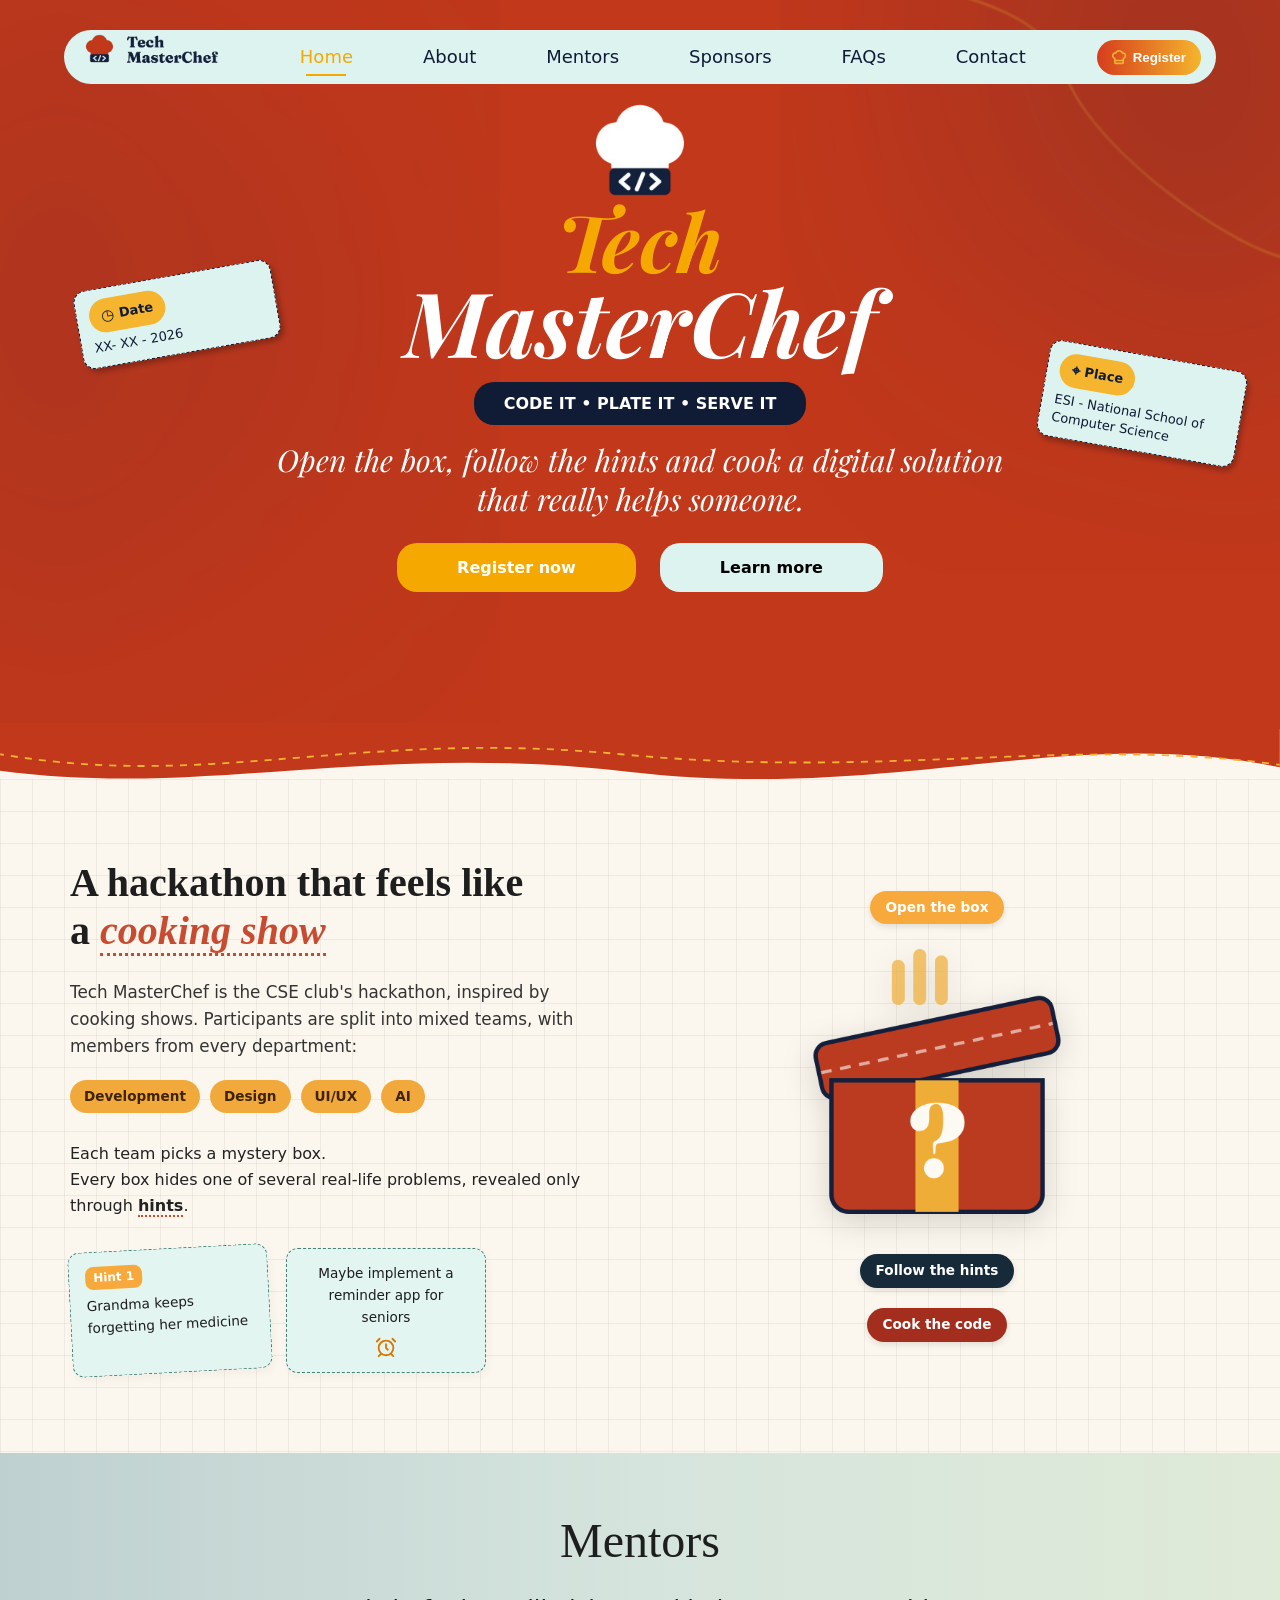
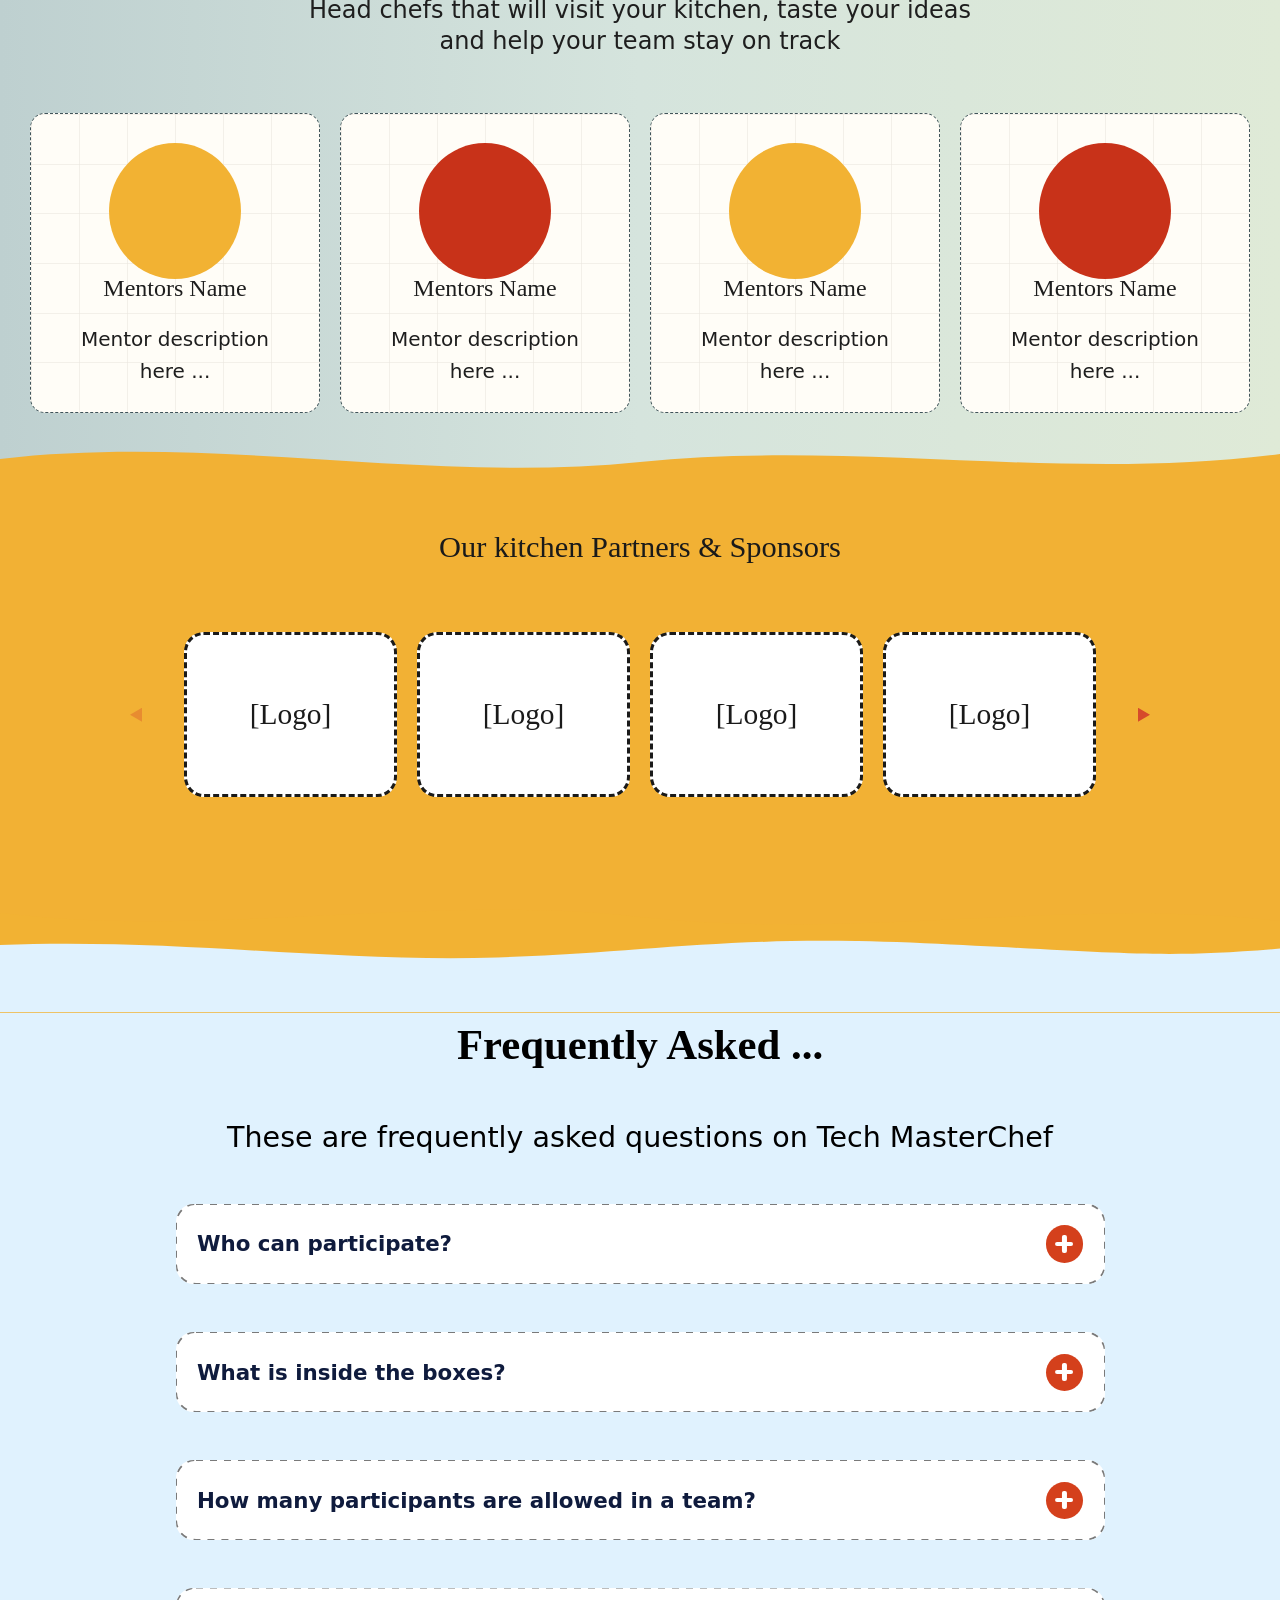
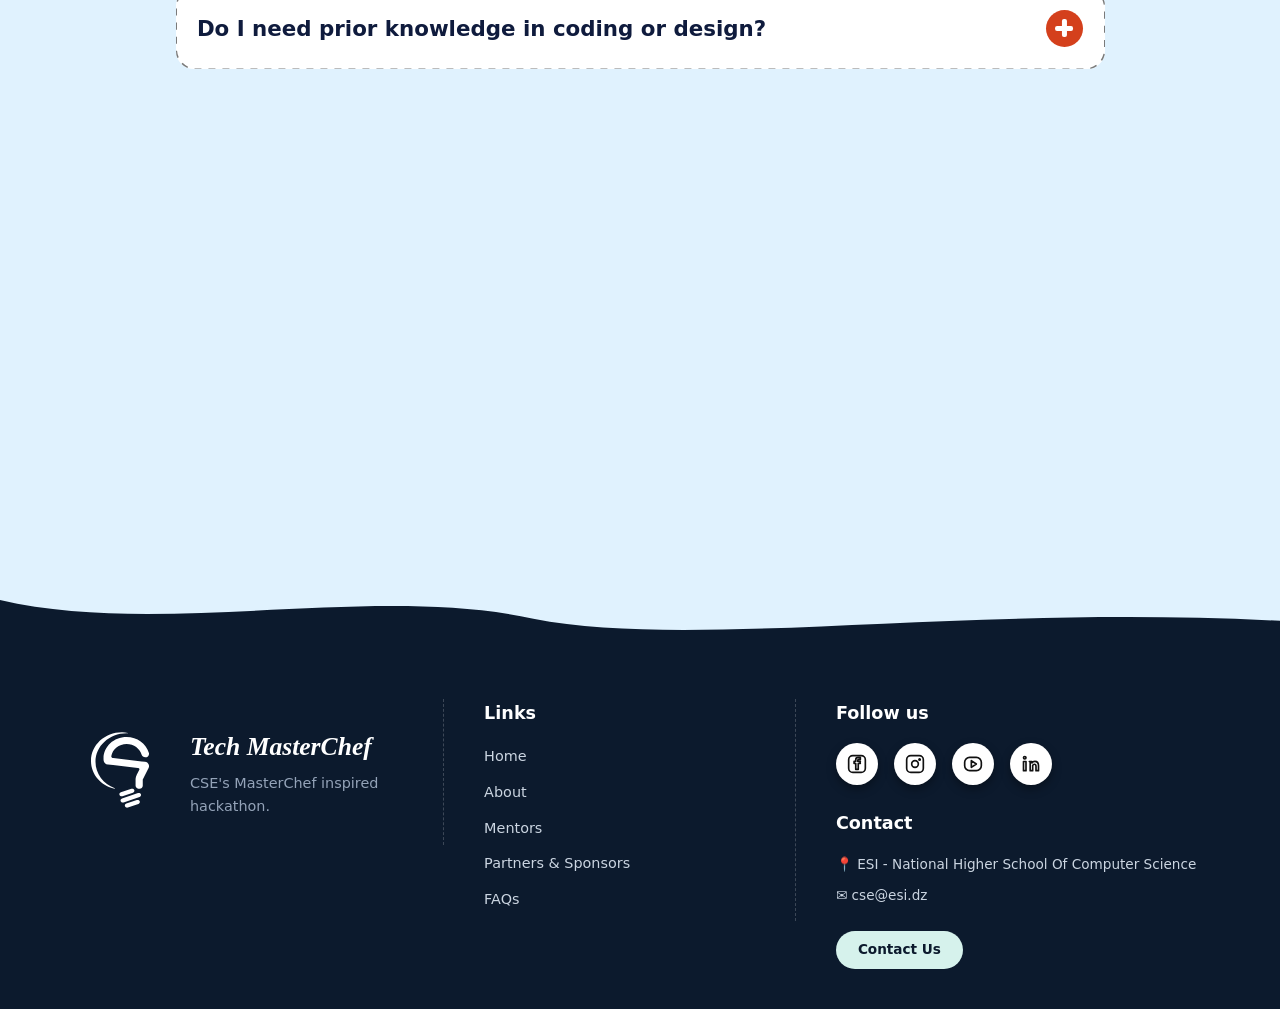
==== commit 2ae1f75f: "i added the regestraion form" ====
--- a/index.html
+++ b/index.html
@@ -52,10 +52,12 @@
             <a href="#contact">Contact</a>
         </div>
 
-        <button class="register">
-            <img src="assests/logo2.svg" alt="">
-            Register now
-        </button>
+<a href="https://docs.google.com/forms/d/e/1FAIpQLSevK1xlqd1PTFYOUHmVI0hkANFXAEYkMULGeftU9wxQLg7HeQ/viewform?usp=publish-editor" target="_blank">
+    <button class="register">
+        <img src="assests/logo2.svg" alt="">
+        Register
+    </button>
+</a>
     </nav>
 
     <div class="lhaut">
@@ -75,8 +77,10 @@
         </p>
 
         <div class="hero-actions">
-            <button class="now">Register now</button>
-            <button class="more">Learn more</button>
+<a href="https://docs.google.com/forms/d/e/1FAIpQLSevK1xlqd1PTFYOUHmVI0hkANFXAEYkMULGeftU9wxQLg7HeQ/viewform?usp=publish-editor" target="_blank">
+    <button class="now">Register now</button>
+</a>
+            <button class="more"><a href="#about">Learn more</a></button>
         </div>
     </div>
 
@@ -413,7 +417,7 @@
             </div>
 
             <!-- Colonne 3  Contacts & reseaux -->
-            <div class="footer-contact-block">
+            <div class="footer-contact-block" id="contact">
                 <h4 class="footer-title">Follow us</h4>
                 <div class="social-icons">
                     <!-- Facebook -->
